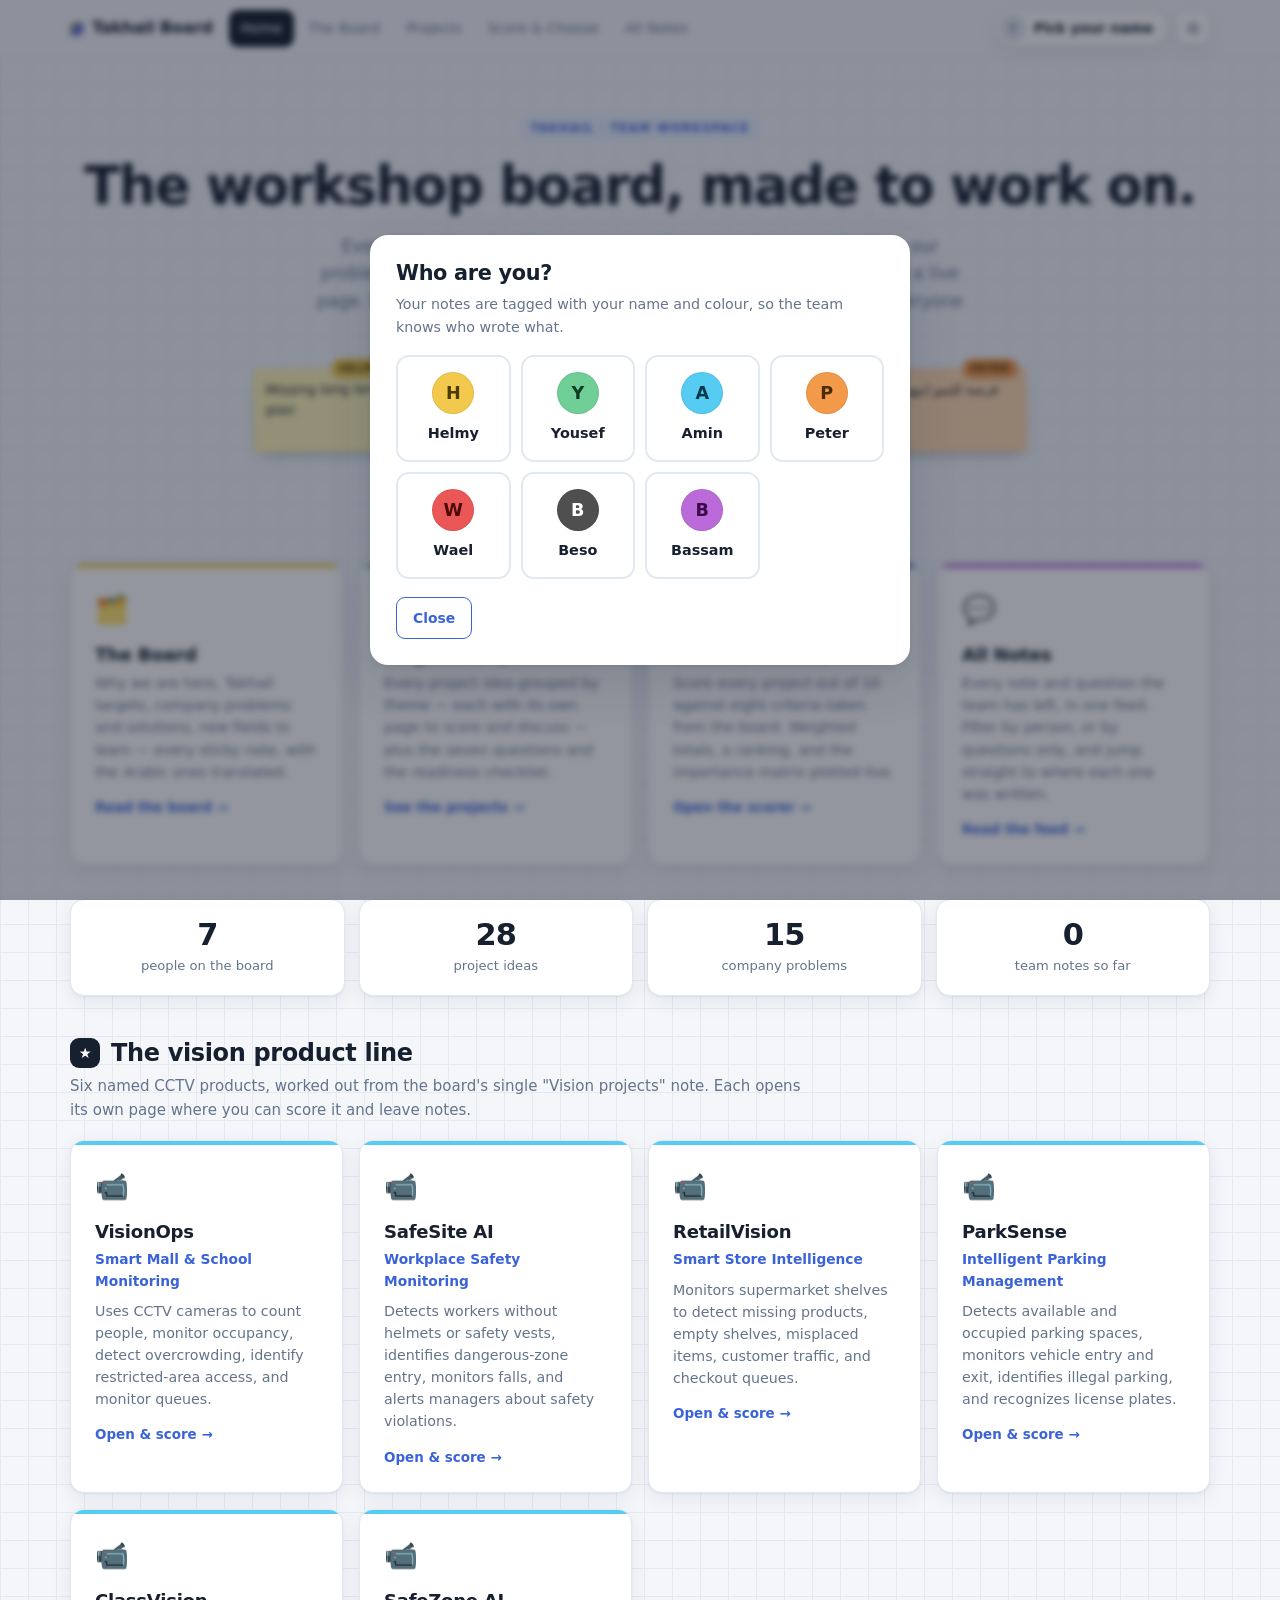
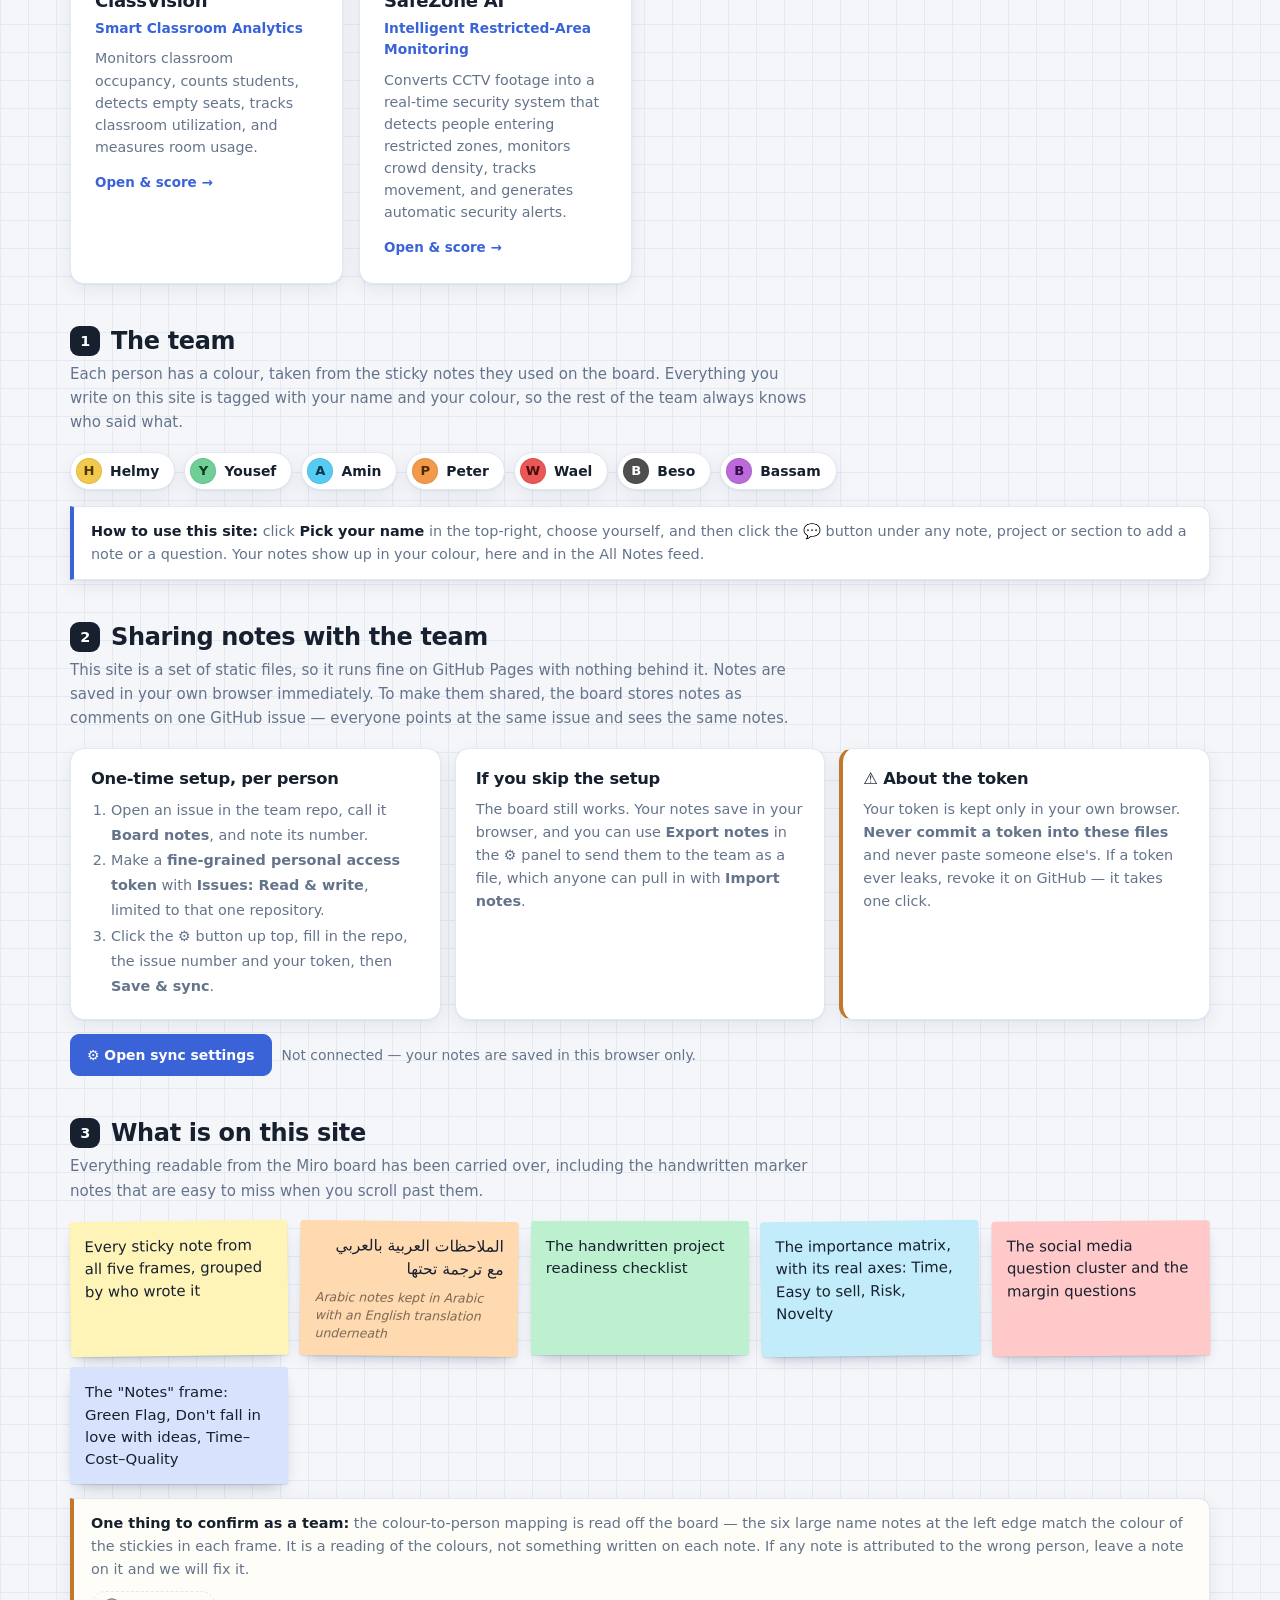
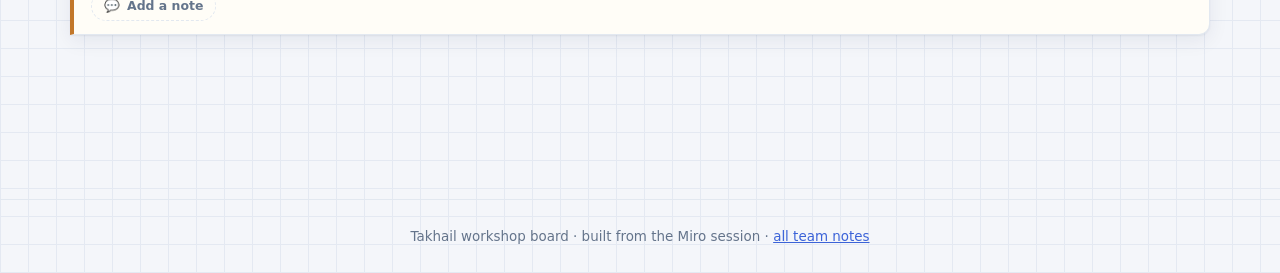
==== index.html @ d5c29cd2 "Build the Takhail workshop board as a team site Replaces the single-file page with a five-page stati" ====
<!doctype html>
<html lang="en">
<head>
<meta charset="utf-8">
<meta name="viewport" content="width=device-width, initial-scale=1">
<title>Takhail Board — Team Workspace</title>
<meta name="description" content="The Takhail workshop board: targets, problems, projects and a scoring tool the whole team can write notes on.">
<link rel="icon" href="data:image/svg+xml,<svg xmlns='http://www.w3.org/2000/svg' viewBox='0 0 32 32'><rect width='32' height='32' rx='7' fill='%233b63d8'/><rect x='7' y='7' width='8' height='8' rx='1.5' fill='%23ffd84d'/><rect x='17' y='7' width='8' height='8' rx='1.5' fill='%236FCF97'/><rect x='7' y='17' width='8' height='8' rx='1.5' fill='%23ff9f6b'/><rect x='17' y='17' width='8' height='8' rx='1.5' fill='%23fff'/></svg>">
<link rel="stylesheet" href="assets/style.css">
</head>
<body>

<div class="hero">
  <span class="eyebrow">Takhail · Team Workspace</span>
  <h1>The workshop board, made to work on.</h1>
  <p>Everything from the Miro session — why we are here, our targets, our problems, every project idea and the handwritten notes — rebuilt as a live page. Pick your name, then leave notes and questions anywhere. Everyone sees who wrote what.</p>

  <div class="hero-notes">
    <div class="note y">Missing long term plan<span class="owner" style="background:#F2C94C;color:#4a3b00">Helmy</span></div>
    <div class="note g">Lack of clients and actual live work<span class="owner" style="background:#6FCF97;color:#0d3b22">Yousef</span></div>
    <div class="note c">Make our own AI model<span class="owner" style="background:#56CCF2;color:#06384a">Amin</span></div>
    <div class="note r">Unicorn<span class="owner" style="background:#EB5757;color:#fff">Wael</span></div>
    <div class="note o ar" dir="rtl">فرصة للنمو (مهنياً)<span class="owner" style="background:#F2994A;color:#4a2a00" dir="ltr">Peter</span></div>
  </div>

  <div class="row" style="justify-content:center">
    <button class="btn dark" id="startBtn" type="button">Pick your name to start</button>
    <a class="btn ghost" href="board.html">Open the board</a>
  </div>
</div>

<div class="wrap">

  <div class="tiles">
    <a class="tile" href="board.html" style="--tc:#F2C94C">
      <span class="ico">🗂️</span>
      <h3>The Board</h3>
      <p>Why we are here, Takhail targets, company problems and solutions, new fields to learn — every sticky note, with the Arabic ones translated.</p>
      <div class="go">Read the board →</div>
    </a>
    <a class="tile" href="projects.html" style="--tc:#6FCF97">
      <span class="ico">💡</span>
      <h3>Projects &amp; Questions</h3>
      <p>Every project idea grouped by theme — each with its own page to score and discuss — plus the seven questions and the readiness checklist.</p>
      <div class="go">See the projects →</div>
    </a>
    <a class="tile" href="scoring.html" style="--tc:#3b63d8">
      <span class="ico">📊</span>
      <h3>Score &amp; Choose</h3>
      <p>Score every project out of 10 against eight criteria taken from the board. Weighted totals, a ranking, and the importance matrix plotted live.</p>
      <div class="go">Open the scorer →</div>
    </a>
    <a class="tile" href="notes.html" style="--tc:#BB6BD9">
      <span class="ico">💬</span>
      <h3>All Notes</h3>
      <p>Every note and question the team has left, in one feed. Filter by person, or by questions only, and jump straight to where each one was written.</p>
      <div class="go">Read the feed →</div>
    </a>
  </div>

  <div class="stats" id="stats">
    <div class="stat"><b>7</b><span>people on the board</span></div>
    <div class="stat"><b id="pCount">0</b><span>project ideas</span></div>
    <div class="stat"><b>15</b><span>company problems</span></div>
    <div class="stat"><b id="nCount">0</b><span>team notes so far</span></div>
  </div>

  <section class="blk" id="vision-line">
    <h2><span class="num">★</span> The vision product line</h2>
    <p class="sub">Six named CCTV products, worked out from the board's single "Vision projects" note. Each opens its own page where you can score it and leave notes.</p>
    <div class="tiles" id="visionTiles"></div>
  </section>

  <section class="blk" id="team">
    <h2><span class="num">1</span> The team</h2>
    <p class="sub">Each person has a colour, taken from the sticky notes they used on the board. Everything you write on this site is tagged with your name and your colour, so the rest of the team always knows who said what.</p>
    <div class="legend" id="legend"></div>
    <div class="callout" style="margin-top:16px">
      <b>How to use this site:</b> click <b>Pick your name</b> in the top-right, choose yourself, and then click the <b>💬</b> button under any note, project or section to add a note or a question. Your notes show up in your colour, here and in the All Notes feed.
    </div>
  </section>

  <section class="blk" id="sync">
    <h2><span class="num">2</span> Sharing notes with the team</h2>
    <p class="sub">This site is a set of static files, so it runs fine on GitHub Pages with nothing behind it. Notes are saved in your own browser immediately. To make them shared, the board stores notes as comments on one GitHub issue — everyone points at the same issue and sees the same notes.</p>
    <div class="cards">
      <div class="card">
        <h3 style="margin:0 0 8px;font-size:1.02rem">One-time setup, per person</h3>
        <ol style="margin:0;padding-left:20px;font-size:.9rem;color:var(--mute);line-height:1.75">
          <li>Open an issue in the team repo, call it <b>Board notes</b>, and note its number.</li>
          <li>Make a <b>fine-grained personal access token</b> with <b>Issues: Read &amp; write</b>, limited to that one repository.</li>
          <li>Click the <b>⚙</b> button up top, fill in the repo, the issue number and your token, then <b>Save &amp; sync</b>.</li>
        </ol>
      </div>
      <div class="card">
        <h3 style="margin:0 0 8px;font-size:1.02rem">If you skip the setup</h3>
        <p style="margin:0;font-size:.9rem;color:var(--mute)">The board still works. Your notes save in your browser, and you can use <b>Export notes</b> in the ⚙ panel to send them to the team as a file, which anyone can pull in with <b>Import notes</b>.</p>
      </div>
      <div class="card" style="border-left:4px solid var(--warn)">
        <h3 style="margin:0 0 8px;font-size:1.02rem">⚠ About the token</h3>
        <p style="margin:0;font-size:.9rem;color:var(--mute)">Your token is kept only in your own browser. <b>Never commit a token into these files</b> and never paste someone else's. If a token ever leaks, revoke it on GitHub — it takes one click.</p>
      </div>
    </div>
    <div class="row">
      <button class="btn" id="syncBtn" type="button">⚙ Open sync settings</button>
      <span id="syncState" style="font-size:.87rem;color:var(--mute)"></span>
    </div>
  </section>

  <section class="blk" id="source">
    <h2><span class="num">3</span> What is on this site</h2>
    <p class="sub">Everything readable from the Miro board has been carried over, including the handwritten marker notes that are easy to miss when you scroll past them.</p>
    <div class="grid">
      <div class="note y">Every sticky note from all five frames, grouped by who wrote it</div>
      <div class="note o ar" dir="rtl">الملاحظات العربية بالعربي مع ترجمة تحتها<small dir="ltr">Arabic notes kept in Arabic with an English translation underneath</small></div>
      <div class="note g">The handwritten project readiness checklist</div>
      <div class="note c">The importance matrix, with its real axes: Time, Easy to sell, Risk, Novelty</div>
      <div class="note r">The social media question cluster and the margin questions</div>
      <div class="note b">The "Notes" frame: Green Flag, Don't fall in love with ideas, Time–Cost–Quality</div>
    </div>
    <div class="callout warn-c">
      <b>One thing to confirm as a team:</b> the colour-to-person mapping is read off the board — the six large name notes at the left edge match the colour of the stickies in each frame. It is a reading of the colours, not something written on each note. If any note is attributed to the wrong person, leave a note on it and we will fix it.
      <div data-notes="home-attribution"></div>
    </div>
  </section>

</div>

<footer class="site-foot">
  Takhail workshop board · built from the Miro session · <a href="notes.html">all team notes</a>
</footer>

<script src="assets/config.js"></script>
<script src="assets/team.js"></script>
<script src="assets/projects.js"></script>
<script>
document.getElementById("pCount").textContent = PROJECTS.length;
document.getElementById("visionTiles").innerHTML =
  projectsIn("Vision & CCTV").filter(p => p.tagline).map(p => `
    <a class="tile" href="${projectHref(p.id)}" style="--tc:#56CCF2">
      <span class="ico">📹</span>
      <h3>${esc(p.name)}</h3>
      <p style="color:var(--accent);font-weight:600;font-size:.86rem;margin:0 0 8px">${esc(p.tagline)}</p>
      <p>${esc(p.desc)}</p>
      <div class="go">Open &amp; score →</div>
    </a>`).join("");

document.getElementById("legend").innerHTML = TEAM.map(p =>
  `<span class="chip"><span class="avatar" style="background:${p.color};color:${p.ink}">${p.name[0]}</span>${p.name}</span>`).join("");

document.getElementById("startBtn").onclick = openWhoModal;
document.getElementById("syncBtn").onclick = openSettings;

function paintState() {
  document.getElementById("nCount").textContent = NotesStore.cache.length;
  const s = document.getElementById("syncState");
  s.textContent = NotesStore.mode === "github"
    ? "✓ Connected to GitHub — notes are shared with the team."
    : "Not connected — your notes are saved in this browser only.";
  s.style.color = NotesStore.mode === "github" ? "var(--ok)" : "var(--mute)";
}
addEventListener("tk:notes", paintState);
bootPage("index.html").then(paintState);
</script>
</body>
</html>
---- assets/style.css ----
/* Takhail Board — shared light theme, Miro-flavoured */

:root{
  --bg:#f4f6fa;
  --bg-grid:#e4e9f2;
  --card:#ffffff;
  --ink:#16202e;
  --mute:#64748b;
  --line:#e2e8f0;
  --line-soft:#eef2f7;
  --accent:#3b63d8;
  --accent-soft:#eaf0ff;
  --ok:#17a673;
  --warn:#c2772a;
  --shadow:0 1px 2px rgba(16,32,64,.06), 0 6px 20px rgba(16,32,64,.07);
  --shadow-lg:0 2px 6px rgba(16,32,64,.08), 0 18px 48px rgba(16,32,64,.14);
  --r:14px;
  /* sticky palette, matching the real board */
  --s-yellow:#fff4b8; --s-green:#bdf0cf; --s-cyan:#c2ecfa; --s-orange:#ffd9b0;
  --s-red:#ffc9c9; --s-pink:#fbd5e8; --s-blue:#d7e3fd; --s-white:#ffffff;
}

*{box-sizing:border-box}
html{scroll-behavior:smooth;scroll-padding-top:86px}
body{
  margin:0;
  background:
    linear-gradient(var(--bg-grid) 1px, transparent 1px) 0 0/28px 28px,
    linear-gradient(90deg, var(--bg-grid) 1px, transparent 1px) 0 0/28px 28px,
    var(--bg);
  color:var(--ink);
  font:16px/1.6 ui-sans-serif,system-ui,-apple-system,"Segoe UI",Roboto,"Helvetica Neue",Arial,sans-serif;
  -webkit-font-smoothing:antialiased;
}
a{color:var(--accent)}
h1,h2,h3{line-height:1.25;letter-spacing:-.015em}

/* ---------- Header ---------- */
.site-head{position:sticky;top:0;z-index:40;background:rgba(244,246,250,.86);backdrop-filter:blur(12px);border-bottom:1px solid var(--line)}
.head-in{max-width:1180px;margin:0 auto;padding:10px 20px;display:flex;align-items:center;gap:16px}
.brand{display:flex;align-items:center;gap:9px;font-weight:700;text-decoration:none;color:var(--ink);font-size:1.02rem;letter-spacing:-.02em;white-space:nowrap}
.brand-dot{width:13px;height:13px;border-radius:4px;background:linear-gradient(135deg,#ffd84d,#3b63d8 60%,#ff7ab8);box-shadow:0 1px 4px rgba(0,0,0,.2)}
.head-nav{display:flex;gap:2px;flex-wrap:wrap;flex:1;min-width:0}
.head-nav a{color:var(--mute);text-decoration:none;font-size:.88rem;font-weight:500;padding:7px 12px;border-radius:9px;white-space:nowrap}
.head-nav a:hover{background:var(--accent-soft);color:var(--accent)}
.head-nav a.on{background:var(--ink);color:#fff}
.head-right{display:flex;align-items:center;gap:8px;margin-left:auto}
.who-chip{display:flex;align-items:center;gap:8px;background:var(--card);border:1px solid var(--line);border-radius:999px;padding:4px 14px 4px 4px;font:inherit;font-size:.86rem;font-weight:600;color:var(--ink);cursor:pointer;box-shadow:var(--shadow)}
.who-chip:hover{border-color:var(--accent)}
.icon-btn{width:34px;height:34px;border-radius:9px;border:1px solid var(--line);background:var(--card);cursor:pointer;font-size:1rem;color:var(--mute);box-shadow:var(--shadow)}
.icon-btn:hover{border-color:var(--accent);color:var(--accent)}
.avatar{width:26px;height:26px;border-radius:50%;display:grid;place-items:center;font-weight:800;font-size:.82rem;flex:none;box-shadow:inset 0 0 0 1px rgba(0,0,0,.08)}
.avatar.sm{width:21px;height:21px;font-size:.7rem}
.avatar.lg{width:42px;height:42px;font-size:1.1rem}
.avatar.ghost{background:var(--line);color:var(--mute)}

/* ---------- Layout ---------- */
.wrap{max-width:1180px;margin:0 auto;padding:0 20px 90px}
.page-head{max-width:1180px;margin:0 auto;padding:40px 20px 6px}
.page-head h1{margin:0 0 8px;font-size:2.1rem}
.page-head p{margin:0;color:var(--mute);max-width:70ch}
.eyebrow{display:inline-block;font-size:.72rem;font-weight:800;letter-spacing:.11em;text-transform:uppercase;color:var(--accent);background:var(--accent-soft);padding:4px 11px;border-radius:999px;margin-bottom:12px}
section.blk{margin-top:42px;scroll-margin-top:86px}
section.blk>h2{font-size:1.5rem;margin:0 0 6px;display:flex;align-items:center;gap:11px;flex-wrap:wrap}
.num{width:30px;height:30px;border-radius:9px;background:var(--ink);color:#fff;display:grid;place-items:center;font-size:.9rem;font-weight:700;flex:none}
.sub{color:var(--mute);margin:0 0 18px;font-size:.94rem;max-width:78ch}
h3.mini{font-size:.76rem;font-weight:800;letter-spacing:.1em;text-transform:uppercase;color:var(--mute);margin:26px 0 10px}

.card{background:var(--card);border:1px solid var(--line);border-radius:var(--r);padding:20px;box-shadow:var(--shadow)}
.cards{display:grid;grid-template-columns:repeat(auto-fit,minmax(265px,1fr));gap:14px}

/* ---------- Sticky notes ---------- */
.grid{display:grid;grid-template-columns:repeat(auto-fill,minmax(215px,1fr));gap:12px}
.note{
  position:relative;padding:14px 15px 13px;border-radius:3px;font-size:.93rem;line-height:1.5;
  background:var(--s-white);
  box-shadow:0 1px 1px rgba(16,32,64,.10), 0 7px 16px -8px rgba(16,32,64,.4);
  transform:rotate(var(--rot,0deg));transition:transform .16s ease, box-shadow .16s ease;
}
.note:hover{transform:rotate(0deg) translateY(-2px);box-shadow:0 2px 3px rgba(16,32,64,.12), 0 14px 26px -10px rgba(16,32,64,.45);z-index:2}
.note:nth-child(3n+1){--rot:-.7deg}
.note:nth-child(3n+2){--rot:.55deg}
.note:nth-child(5n){--rot:-.35deg}
.note small{display:block;color:rgba(0,0,0,.52);margin-top:7px;font-size:.78rem;line-height:1.45;font-style:italic}
.note b{font-weight:700}
.y{background:var(--s-yellow)}.g{background:var(--s-green)}.c{background:var(--s-cyan)}
.o{background:var(--s-orange)}.r{background:var(--s-red)}.p{background:var(--s-pink)}
.b{background:var(--s-blue)}.w{background:var(--s-white);border:1px solid var(--line-soft)}
.k{background:#4a4a4a;color:#fff}.k small{color:rgba(255,255,255,.65)}
.ar{direction:rtl;text-align:right;font-size:.97rem}
.ar small{direction:ltr;text-align:left}

/* owner tab on a note */
.note .owner{position:absolute;top:-9px;right:9px;font-size:.64rem;font-weight:800;letter-spacing:.05em;text-transform:uppercase;padding:2px 8px;border-radius:999px;box-shadow:0 1px 3px rgba(0,0,0,.18)}

/* ---------- Legend ---------- */
.legend{display:flex;gap:9px;flex-wrap:wrap;margin:0 0 6px}
.legend .chip{display:flex;align-items:center;gap:8px;background:var(--card);border:1px solid var(--line);border-radius:999px;padding:5px 15px 5px 5px;font-size:.87rem;font-weight:600;box-shadow:var(--shadow)}

/* ---------- Handwriting blocks (board marker notes) ---------- */
.hand{
  background:#fffdf3;border:1px dashed #d8cfa8;border-radius:12px;padding:16px 18px;
  font-family:"Segoe Script","Bradley Hand","Comic Sans MS",cursive;font-size:1rem;line-height:1.65;
}
.hand.red{background:#fff6f6;border-color:#e8bcbc;color:#9b2c2c}
.hand.green{background:#f3fdf7;border-color:#b9e2cb;color:#14704f}
.hand.yellow{background:#fffced;border-color:#e3d79a;color:#8a6d00}
.hand.purple{background:#faf6ff;border-color:#d8c8ee;color:#5b3a8e}
.hand.black{background:#f7f8fa;border-color:#cfd6e0;color:#2a3342}
.hand ul,.hand ol{margin:8px 0 0;padding-left:22px}
.hand li{margin:5px 0}
.hand .big{font-size:1.25rem;font-weight:700;display:block;margin-top:8px}

/* ---------- Flow / arrows ---------- */
.flow{display:flex;gap:10px;align-items:center;flex-wrap:wrap;margin:10px 0}
.flow .note{flex:1 1 170px;margin:0}
.arrow{color:var(--mute);font-size:1.3rem;flex:none}

/* ---------- Tables ---------- */
table{border-collapse:collapse;width:100%;font-size:.91rem}
th,td{border-bottom:1px solid var(--line);padding:10px 8px;text-align:left;vertical-align:middle}
th{font-weight:700;color:var(--mute);font-size:.74rem;text-transform:uppercase;letter-spacing:.07em;white-space:nowrap}
td.ctr{text-align:center;font-variant-numeric:tabular-nums}
tbody tr:hover{background:#fafbfd}
.scorecell{font-weight:800;color:var(--accent);font-variant-numeric:tabular-nums;font-size:1rem}

/* numeric stepper */
.stepper{display:inline-flex;align-items:center;gap:2px;background:var(--bg);border:1px solid var(--line);border-radius:9px;padding:2px}
.stepper button{width:24px;height:24px;border:0;background:transparent;color:var(--mute);font-size:1rem;line-height:1;cursor:pointer;border-radius:6px;font-weight:700}
.stepper button:hover{background:var(--card);color:var(--accent)}
.stepper input{width:38px;border:0;background:transparent;text-align:center;font:inherit;font-weight:700;font-variant-numeric:tabular-nums;color:var(--ink);padding:2px 0;-moz-appearance:textfield}
.stepper input::-webkit-outer-spin-button,.stepper input::-webkit-inner-spin-button{-webkit-appearance:none;margin:0}

/* ---------- Buttons & fields ---------- */
.btn{background:var(--accent);color:#fff;border:1px solid var(--accent);border-radius:9px;padding:9px 16px;cursor:pointer;font:inherit;font-size:.87rem;font-weight:600}
.btn:hover{filter:brightness(1.07)}
.btn:disabled{opacity:.45;cursor:not-allowed}
.btn.ghost{background:var(--card);color:var(--accent)}
.btn.ghost:hover{background:var(--accent-soft)}
.btn.sm{padding:6px 12px;font-size:.82rem}
.btn.dark{background:var(--ink);border-color:var(--ink)}
input[type=text],input[type=password],textarea,select{
  padding:9px 12px;border:1px solid var(--line);border-radius:9px;background:var(--card);
  color:var(--ink);font:inherit;font-size:.9rem;width:100%
}
input:focus,textarea:focus,select:focus{outline:2px solid var(--accent-soft);border-color:var(--accent)}
.row{display:flex;gap:10px;flex-wrap:wrap;align-items:center;margin:14px 0}
.row input[type=text]{flex:1 1 240px;width:auto}

/* ---------- Note threads ---------- */
.note-thread{margin-top:10px}
.thread-toggle{display:inline-flex;align-items:center;gap:7px;background:transparent;border:1px dashed var(--line);border-radius:999px;padding:4px 12px;font:inherit;font-size:.78rem;font-weight:600;color:var(--mute);cursor:pointer}
.thread-toggle:hover,.thread-toggle.open{border-style:solid;border-color:var(--accent);color:var(--accent);background:var(--accent-soft)}
.who-dots{display:inline-flex;gap:3px;margin-left:2px}
.who-dots i{width:8px;height:8px;border-radius:50%;box-shadow:inset 0 0 0 1px rgba(0,0,0,.12)}
.thread-body{margin-top:10px;background:var(--card);border:1px solid var(--line);border-radius:12px;padding:12px;box-shadow:var(--shadow)}
.thread-list{display:flex;flex-direction:column;gap:9px;max-height:340px;overflow:auto}
.thread-empty{margin:0;color:var(--mute);font-size:.85rem;font-style:italic}
.tnote{border-left:4px solid var(--pc,#ccc);background:color-mix(in srgb,var(--pc) 9%,#fff);border-radius:0 9px 9px 0;padding:8px 11px}
.tnote.q{background:color-mix(in srgb,var(--pc) 14%,#fff);border-left-style:double;border-left-width:6px}
.tnote-head{display:flex;align-items:center;gap:7px;font-size:.78rem;color:var(--mute);margin-bottom:3px;flex-wrap:wrap}
.tnote-head strong{color:var(--ink);font-size:.84rem}
.tnote-time{margin-left:auto;font-size:.72rem;white-space:nowrap}
.tnote-del{border:0;background:transparent;color:var(--mute);cursor:pointer;font-size:1.05rem;line-height:1;padding:0 3px}
.tnote-del:hover{color:#d33}
.qtag{background:#fff0d4;color:#8a5a00;font-size:.66rem;font-weight:800;text-transform:uppercase;letter-spacing:.06em;padding:1px 7px;border-radius:999px}
.tnote p{margin:0;font-size:.89rem;line-height:1.5;white-space:pre-wrap}
.thread-add{margin-top:10px;border-top:1px solid var(--line-soft);padding-top:10px}
.thread-add textarea{resize:vertical;font-size:.88rem}
.thread-actions{display:flex;gap:7px;align-items:center;margin-top:7px;flex-wrap:wrap}
.as-who{font-size:.78rem;color:var(--mute);margin-left:auto}

/* ---------- Modal ---------- */
.modal-back{position:fixed;inset:0;background:rgba(16,24,40,.45);backdrop-filter:blur(3px);z-index:90;display:grid;place-items:center;padding:20px}
.modal{background:var(--card);border-radius:18px;padding:26px;max-width:540px;width:100%;box-shadow:var(--shadow-lg);max-height:88vh;overflow:auto}
.modal h3{margin:0 0 6px;font-size:1.3rem}
.modal-sub{color:var(--mute);font-size:.89rem;margin:0 0 16px}
.modal-foot{display:flex;gap:8px;flex-wrap:wrap;margin-top:18px}
.who-grid{display:grid;grid-template-columns:repeat(auto-fill,minmax(112px,1fr));gap:10px}
.who-card{display:flex;flex-direction:column;align-items:center;gap:8px;padding:15px 8px;border:2px solid var(--line);border-radius:13px;background:var(--card);cursor:pointer;font:inherit;font-size:.9rem;font-weight:600;color:var(--ink)}
.who-card:hover{border-color:var(--accent);background:var(--accent-soft)}
.who-card.sel{border-color:var(--accent);background:var(--accent-soft);box-shadow:0 0 0 3px var(--accent-soft)}
.fld{display:block;margin:0 0 13px}
.fld span{display:block;font-size:.84rem;font-weight:600;margin-bottom:5px}
.fld em{font-weight:400;font-style:normal;color:var(--mute)}
.warn{background:#fff7e8;border:1px solid #f0dcb4;color:#8a5a00;border-radius:9px;padding:9px 12px;font-size:.82rem;margin:0}

/* ---------- Callouts ---------- */
.callout{background:var(--card);border:1px solid var(--line);border-left:4px solid var(--accent);border-radius:0 11px 11px 0;padding:13px 17px;font-size:.9rem;color:var(--mute);margin:14px 0;box-shadow:var(--shadow)}
.callout b{color:var(--ink)}
.callout.warn-c{border-left-color:var(--warn);background:#fffdf7}

/* ---------- Landing ---------- */
.hero{max-width:1180px;margin:0 auto;padding:56px 20px 10px;text-align:center}
.hero h1{font-size:clamp(2.1rem,5vw,3.3rem);margin:0 0 14px;letter-spacing:-.03em}
.hero p{color:var(--mute);font-size:1.07rem;max-width:62ch;margin:0 auto 26px}
.hero-notes{display:flex;gap:11px;justify-content:center;flex-wrap:wrap;margin-bottom:34px}
.hero-notes .note{width:146px;font-size:.84rem;text-align:left;padding:12px 13px}
.tiles{display:grid;grid-template-columns:repeat(auto-fit,minmax(252px,1fr));gap:16px;margin-top:10px}
.tile{display:block;text-decoration:none;color:inherit;background:var(--card);border:1px solid var(--line);border-radius:var(--r);padding:24px;box-shadow:var(--shadow);transition:transform .15s,box-shadow .15s,border-color .15s;position:relative;overflow:hidden}
.tile:hover{transform:translateY(-3px);box-shadow:var(--shadow-lg);border-color:var(--accent)}
.tile::before{content:"";position:absolute;inset:0 0 auto;height:4px;background:var(--tc,var(--accent))}
.tile .ico{font-size:1.7rem;margin-bottom:12px;display:block}
.tile h3{margin:0 0 6px;font-size:1.13rem}
.tile p{margin:0;color:var(--mute);font-size:.89rem;line-height:1.55}
.tile .go{margin-top:14px;font-size:.84rem;font-weight:700;color:var(--accent)}
.stats{display:grid;grid-template-columns:repeat(auto-fit,minmax(140px,1fr));gap:14px;margin-top:34px}
.stat{background:var(--card);border:1px solid var(--line);border-radius:var(--r);padding:18px;text-align:center;box-shadow:var(--shadow)}
.stat b{display:block;font-size:1.9rem;line-height:1.1;letter-spacing:-.03em}
.stat span{color:var(--mute);font-size:.82rem}

/* ---------- Matrix plot ---------- */
#plot{width:100%;height:auto;background:var(--card);border:1px solid var(--line);border-radius:var(--r);box-shadow:var(--shadow)}

/* ---------- Misc ---------- */
.tag{font-size:.69rem;font-weight:700;padding:2px 9px;border-radius:999px;background:var(--accent-soft);color:var(--accent);margin-left:6px;white-space:nowrap}
.tag.grey{background:var(--line-soft);color:var(--mute)}
.sticky-toc{position:sticky;top:70px;z-index:20;background:rgba(244,246,250,.9);backdrop-filter:blur(8px);border-bottom:1px solid var(--line);margin:0 -20px 4px;padding:9px 20px}
.sticky-toc div{display:flex;gap:6px;flex-wrap:wrap;max-width:1180px;margin:0 auto}
.sticky-toc a{font-size:.8rem;text-decoration:none;color:var(--mute);border:1px solid var(--line);background:var(--card);border-radius:999px;padding:4px 11px;font-weight:500}
.sticky-toc a:hover{border-color:var(--accent);color:var(--accent)}
footer.site-foot{border-top:1px solid var(--line);margin-top:60px;padding:26px 20px;text-align:center;color:var(--mute);font-size:.84rem}

@media(max-width:820px){
  .head-in{flex-wrap:wrap;gap:10px;padding:9px 16px}
  .head-right{margin-left:auto}
  .head-nav{order:3;flex-basis:100%;flex-wrap:nowrap;overflow-x:auto;gap:4px;
    padding-bottom:2px;-webkit-overflow-scrolling:touch;scrollbar-width:none}
  .head-nav::-webkit-scrollbar{display:none}
  .head-nav a{flex:none}
  .page-head h1{font-size:1.7rem}
  .who-chip{font-size:.82rem;padding:3px 11px 3px 3px}
  .who-chip .avatar{width:23px;height:23px}
}
@media print{
  .site-head,.sticky-toc,.thread-toggle,.thread-add,.btn{display:none!important}
  .thread-body{display:block!important}
  body{background:#fff}
}
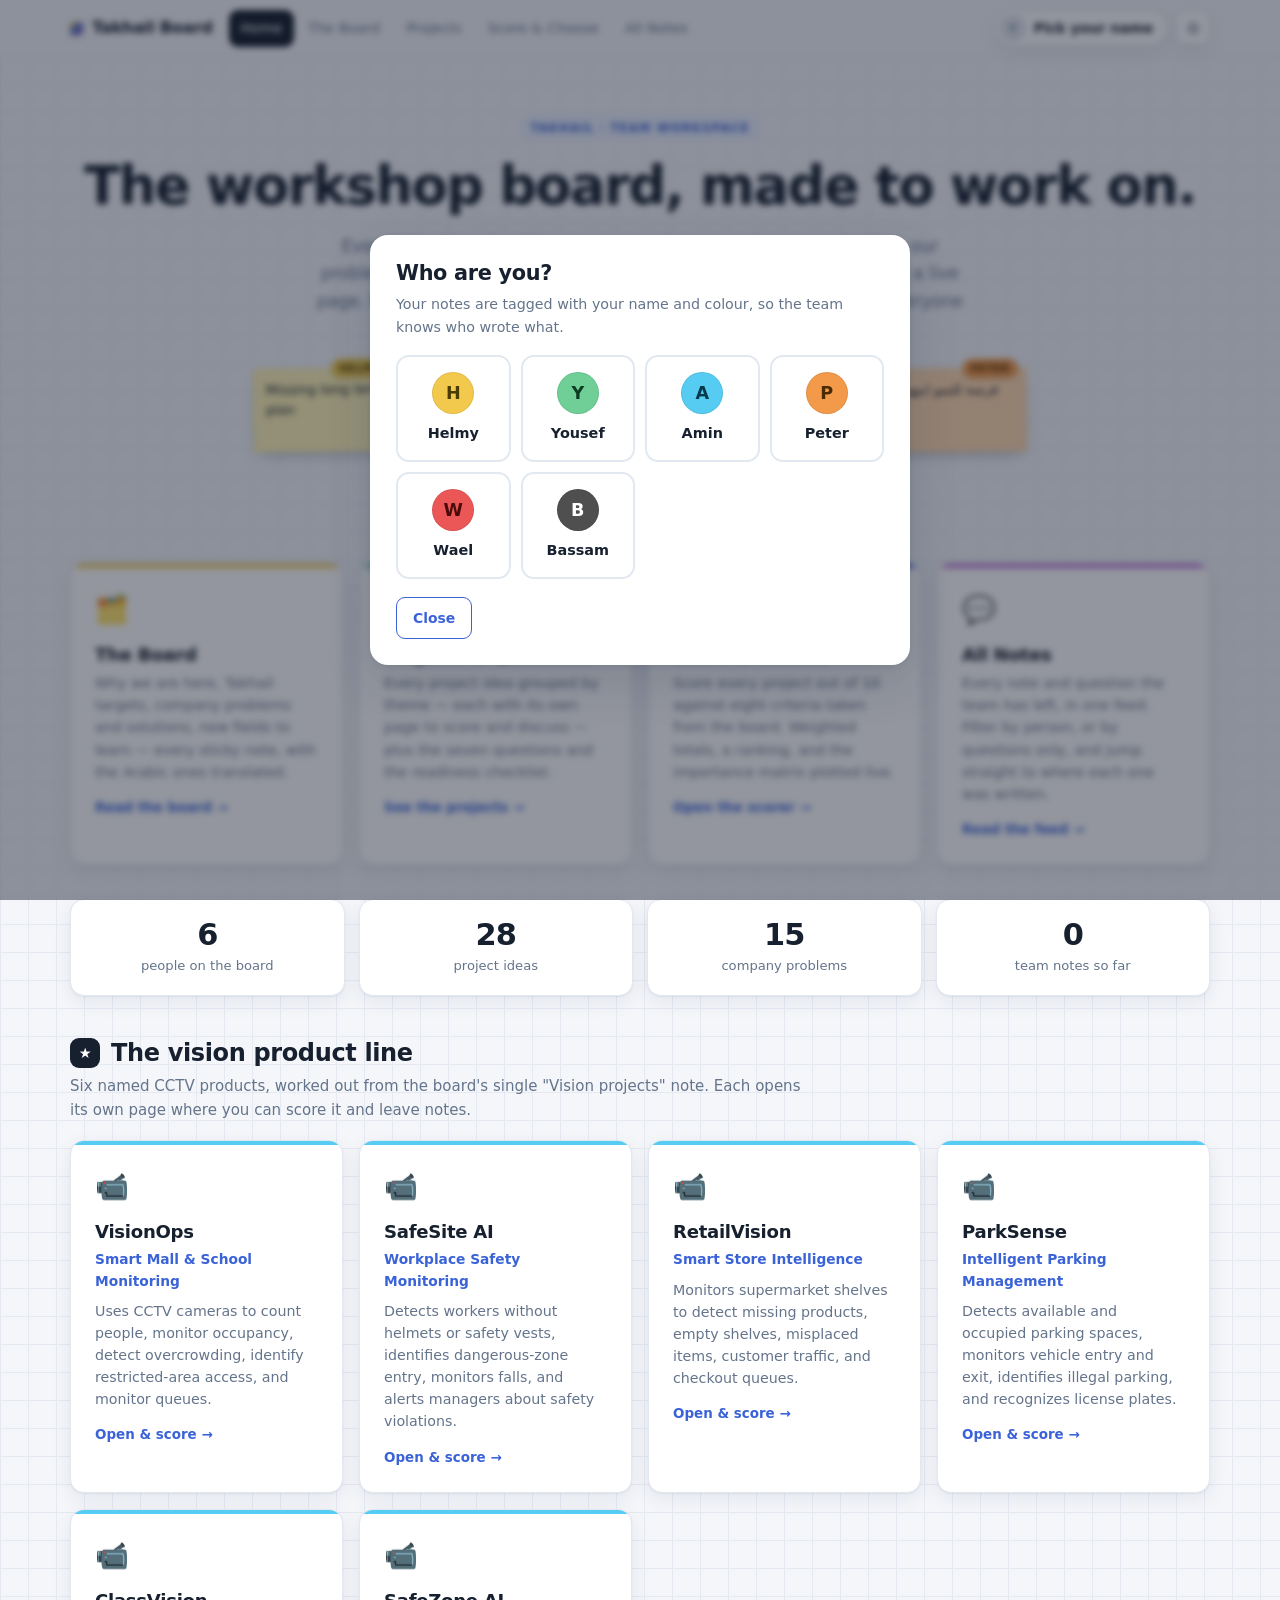
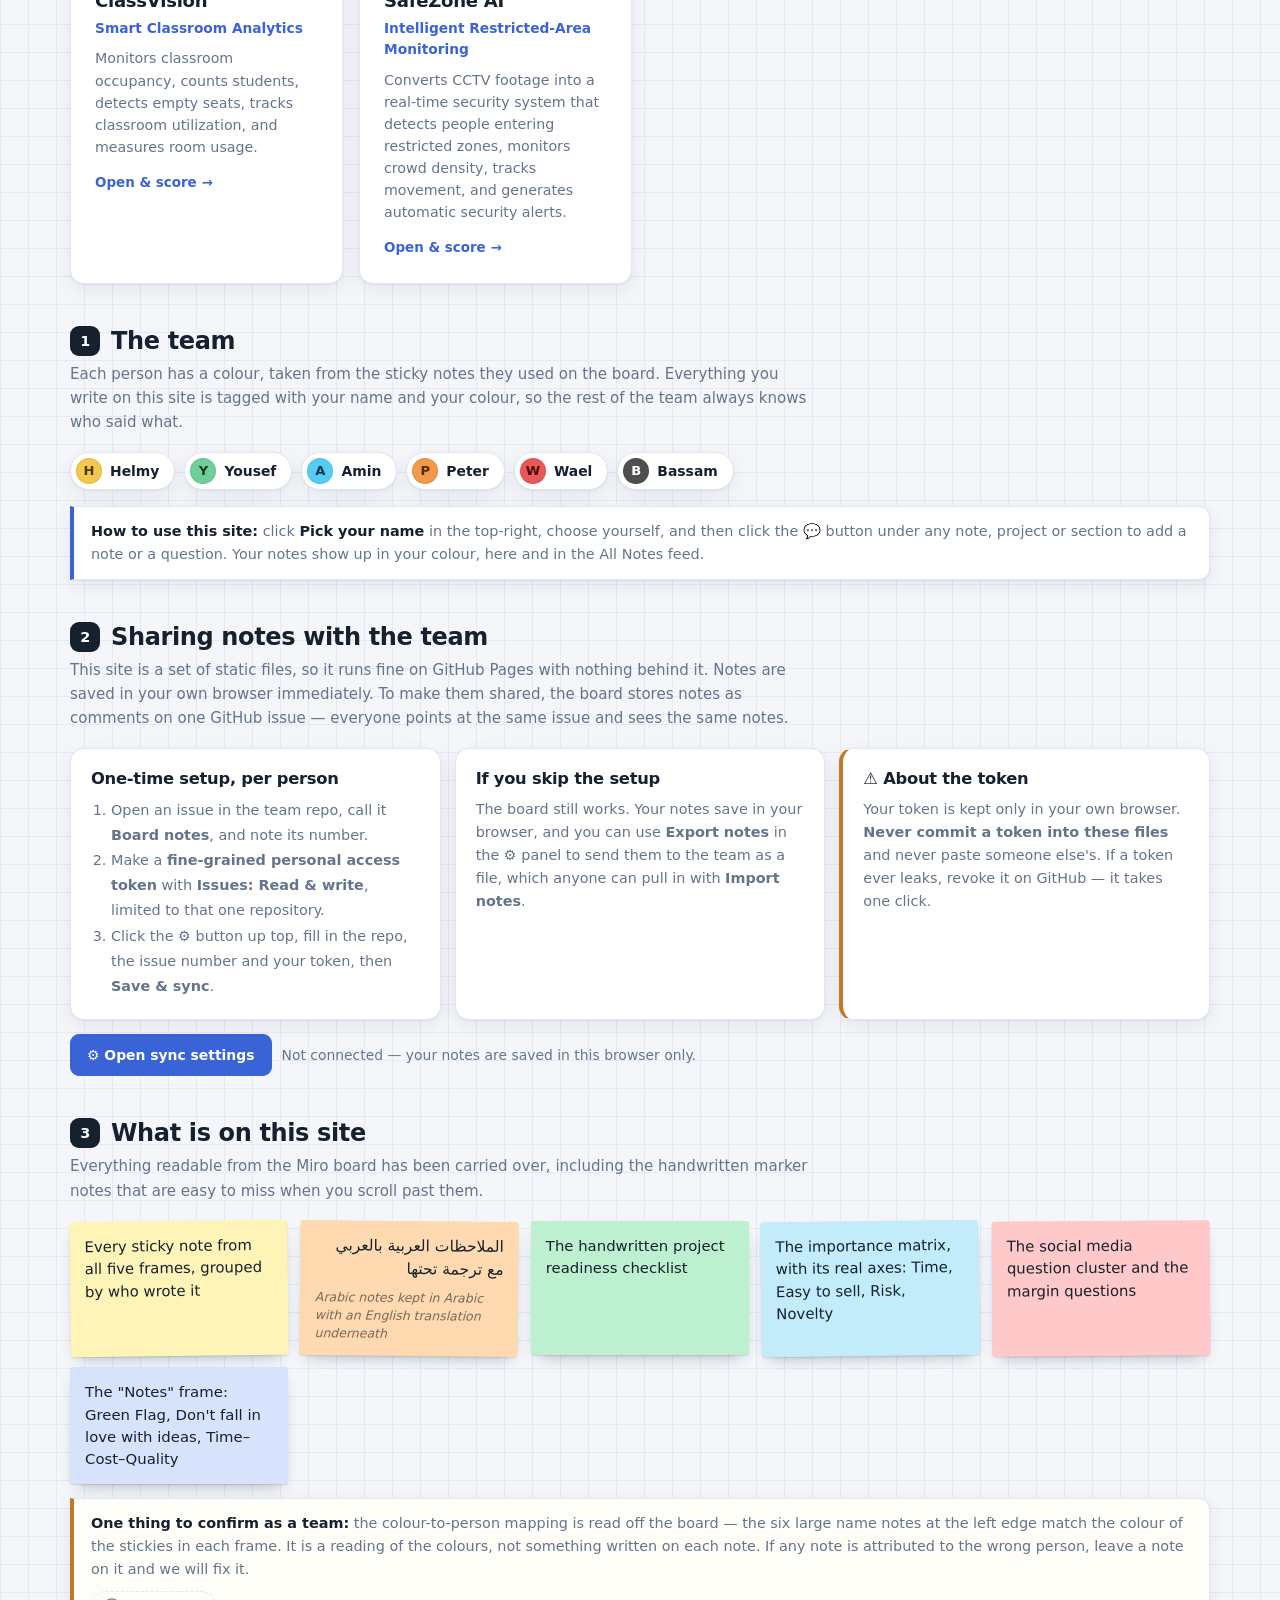
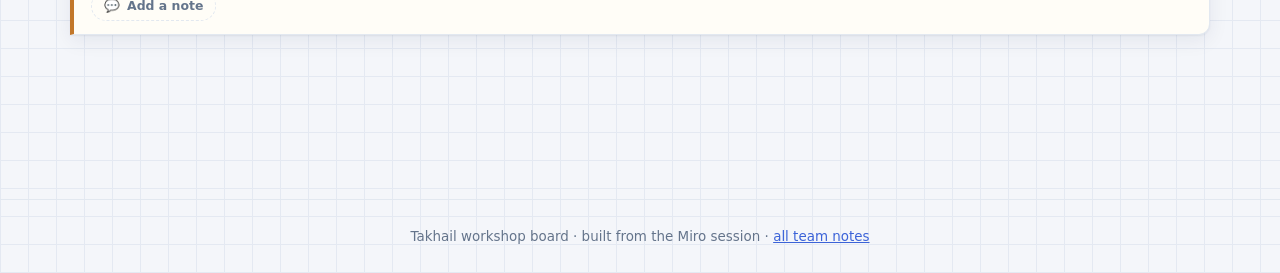
==== commit 5716d53e: "Merge Beso into Bassam — same person Beso and Bassam are one person, so the team is six, and Bassam " ====
--- a/index.html
+++ b/index.html
@@ -59,7 +59,7 @@
   </div>
 
   <div class="stats" id="stats">
-    <div class="stat"><b>7</b><span>people on the board</span></div>
+    <div class="stat"><b id="tCount">0</b><span>people on the board</span></div>
     <div class="stat"><b id="pCount">0</b><span>project ideas</span></div>
     <div class="stat"><b>15</b><span>company problems</span></div>
     <div class="stat"><b id="nCount">0</b><span>team notes so far</span></div>
@@ -134,6 +134,7 @@
 <script src="assets/team.js"></script>
 <script src="assets/projects.js"></script>
 <script>
+document.getElementById("tCount").textContent = TEAM.length;
 document.getElementById("pCount").textContent = PROJECTS.length;
 document.getElementById("visionTiles").innerHTML =
   projectsIn("Vision & CCTV").filter(p => p.tagline).map(p => `
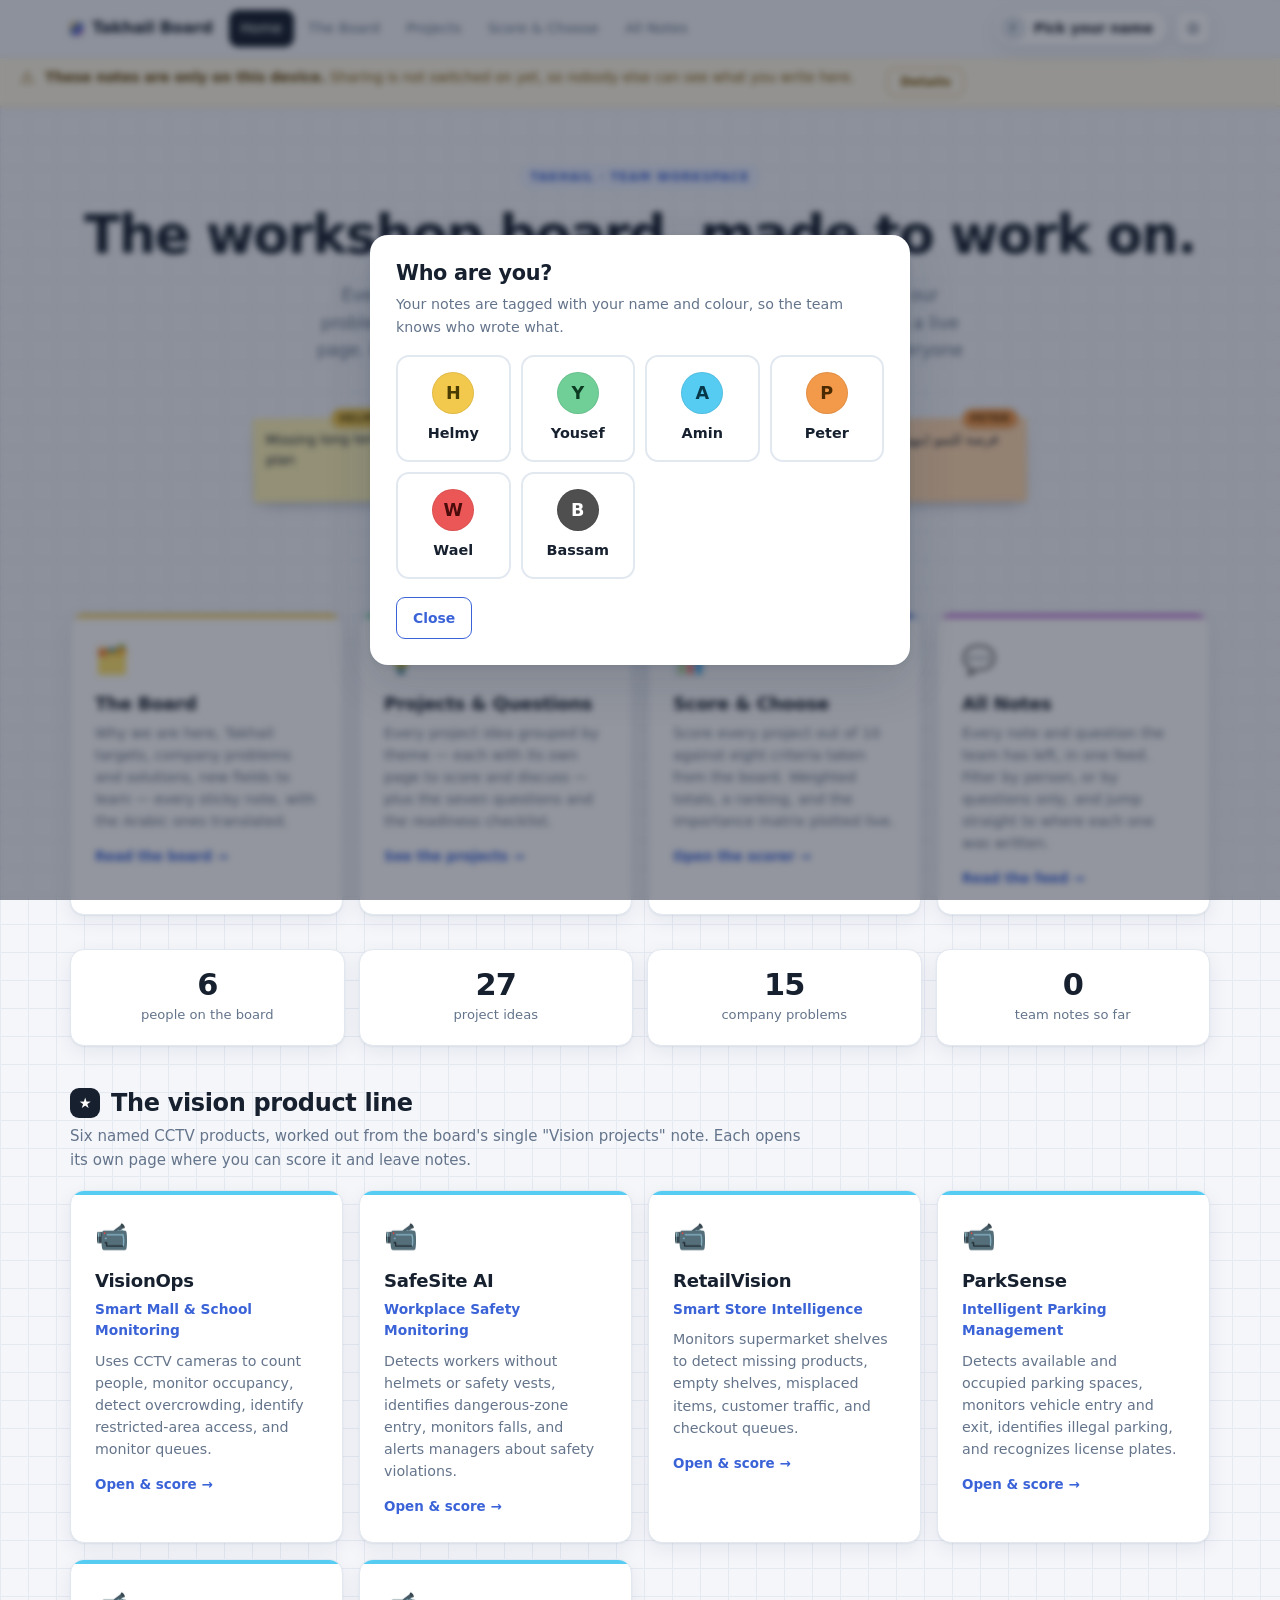
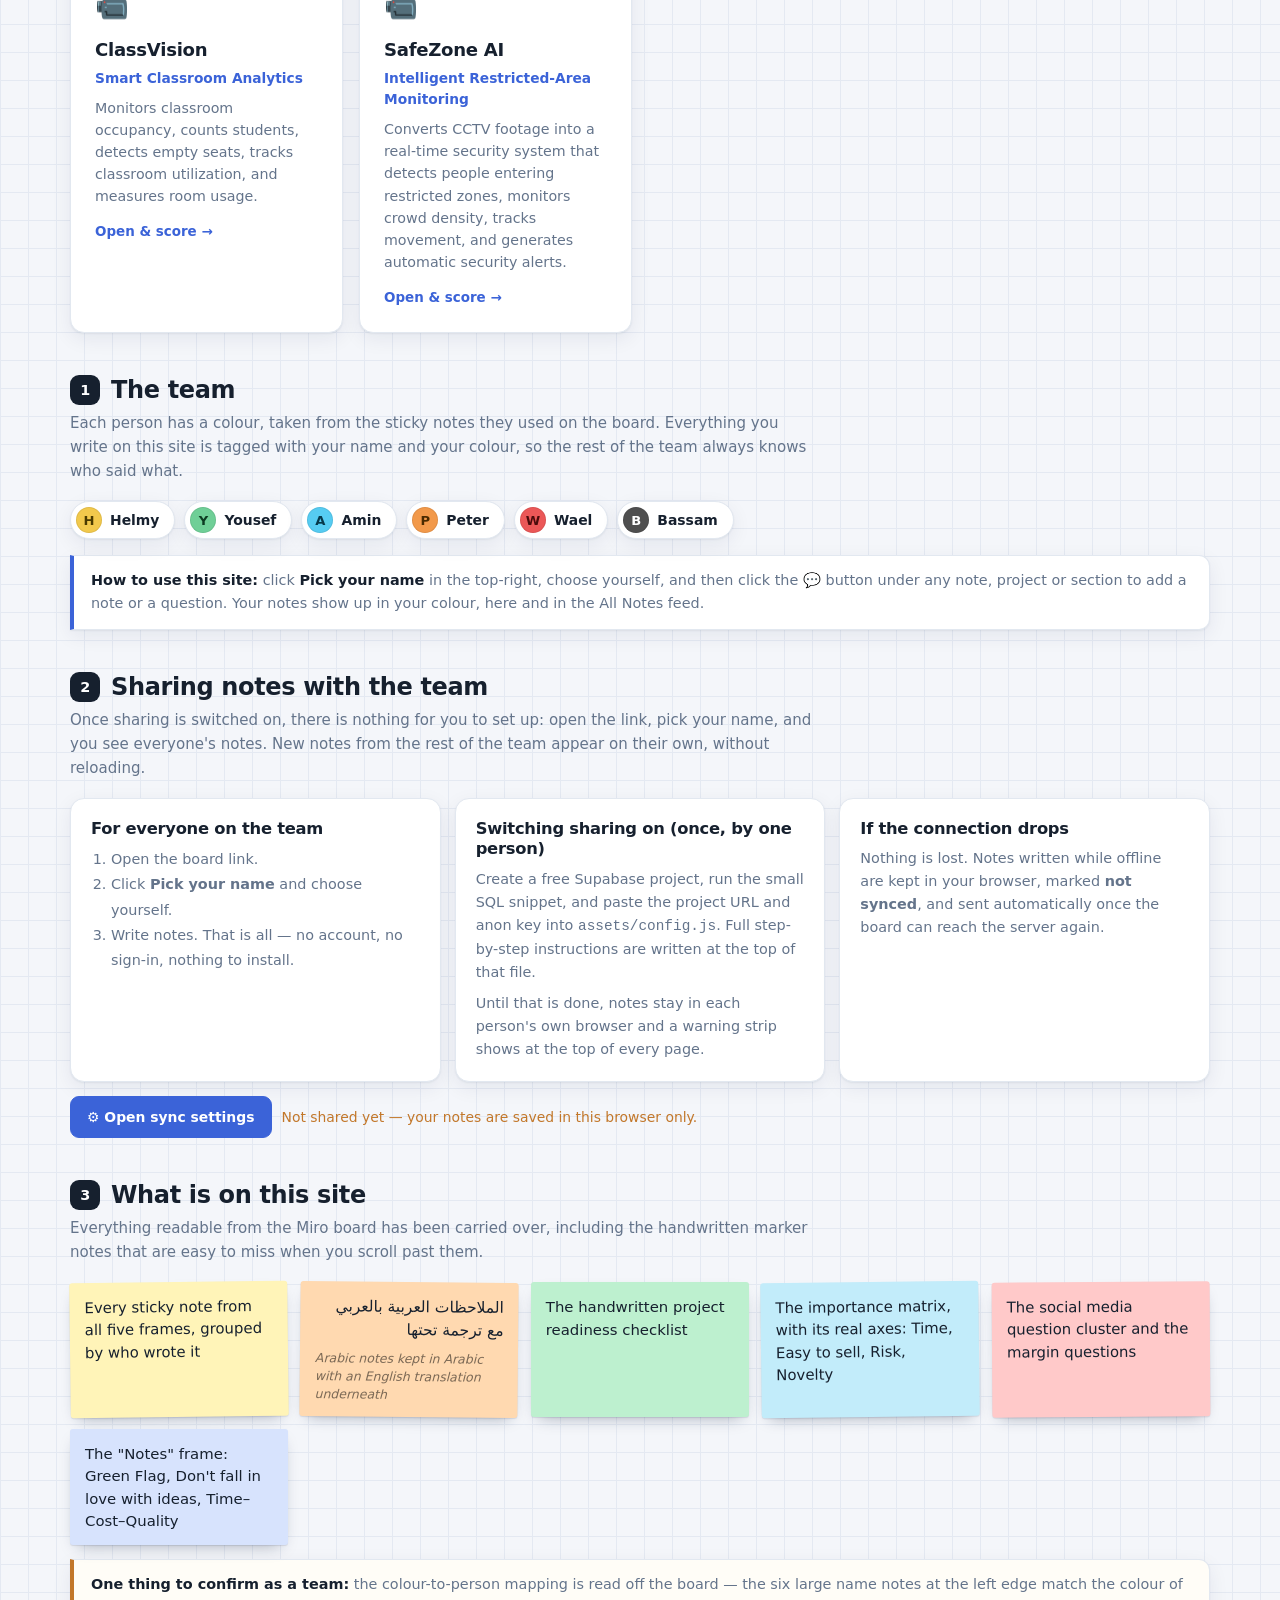
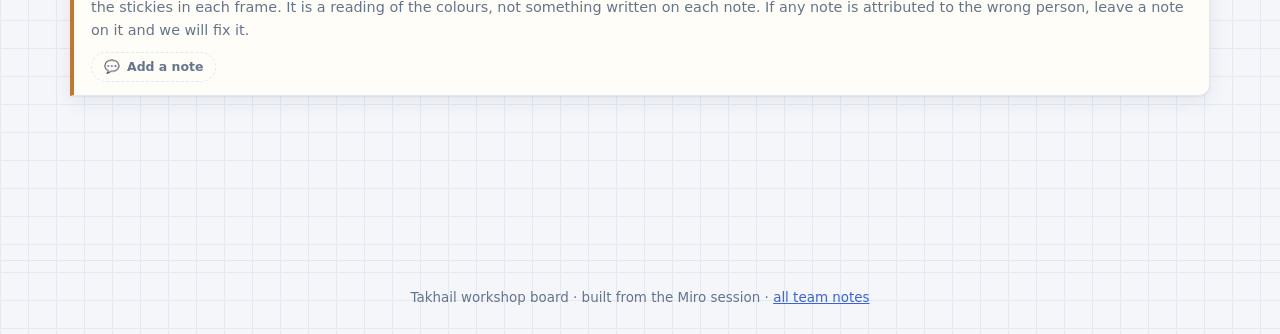
==== commit 9f1457fd: "Make notes actually shared across the team Notes were saving only to each person's own browser, so o" ====
--- a/index.html
+++ b/index.html
@@ -82,23 +82,24 @@
 
   <section class="blk" id="sync">
     <h2><span class="num">2</span> Sharing notes with the team</h2>
-    <p class="sub">This site is a set of static files, so it runs fine on GitHub Pages with nothing behind it. Notes are saved in your own browser immediately. To make them shared, the board stores notes as comments on one GitHub issue — everyone points at the same issue and sees the same notes.</p>
+    <p class="sub">Once sharing is switched on, there is nothing for you to set up: open the link, pick your name, and you see everyone's notes. New notes from the rest of the team appear on their own, without reloading.</p>
     <div class="cards">
       <div class="card">
-        <h3 style="margin:0 0 8px;font-size:1.02rem">One-time setup, per person</h3>
+        <h3 style="margin:0 0 8px;font-size:1.02rem">For everyone on the team</h3>
         <ol style="margin:0;padding-left:20px;font-size:.9rem;color:var(--mute);line-height:1.75">
-          <li>Open an issue in the team repo, call it <b>Board notes</b>, and note its number.</li>
-          <li>Make a <b>fine-grained personal access token</b> with <b>Issues: Read &amp; write</b>, limited to that one repository.</li>
-          <li>Click the <b>⚙</b> button up top, fill in the repo, the issue number and your token, then <b>Save &amp; sync</b>.</li>
+          <li>Open the board link.</li>
+          <li>Click <b>Pick your name</b> and choose yourself.</li>
+          <li>Write notes. That is all — no account, no sign-in, nothing to install.</li>
         </ol>
       </div>
       <div class="card">
-        <h3 style="margin:0 0 8px;font-size:1.02rem">If you skip the setup</h3>
-        <p style="margin:0;font-size:.9rem;color:var(--mute)">The board still works. Your notes save in your browser, and you can use <b>Export notes</b> in the ⚙ panel to send them to the team as a file, which anyone can pull in with <b>Import notes</b>.</p>
+        <h3 style="margin:0 0 8px;font-size:1.02rem">Switching sharing on (once, by one person)</h3>
+        <p style="margin:0 0 8px;font-size:.9rem;color:var(--mute)">Create a free Supabase project, run the small SQL snippet, and paste the project URL and anon key into <code>assets/config.js</code>. Full step-by-step instructions are written at the top of that file.</p>
+        <p style="margin:0;font-size:.9rem;color:var(--mute)">Until that is done, notes stay in each person's own browser and a warning strip shows at the top of every page.</p>
       </div>
-      <div class="card" style="border-left:4px solid var(--warn)">
-        <h3 style="margin:0 0 8px;font-size:1.02rem">⚠ About the token</h3>
-        <p style="margin:0;font-size:.9rem;color:var(--mute)">Your token is kept only in your own browser. <b>Never commit a token into these files</b> and never paste someone else's. If a token ever leaks, revoke it on GitHub — it takes one click.</p>
+      <div class="card">
+        <h3 style="margin:0 0 8px;font-size:1.02rem">If the connection drops</h3>
+        <p style="margin:0;font-size:.9rem;color:var(--mute)">Nothing is lost. Notes written while offline are kept in your browser, marked <b>not synced</b>, and sent automatically once the board can reach the server again.</p>
       </div>
     </div>
     <div class="row">
@@ -155,10 +156,11 @@
 function paintState() {
   document.getElementById("nCount").textContent = NotesStore.cache.length;
   const s = document.getElementById("syncState");
-  s.textContent = NotesStore.mode === "github"
-    ? "✓ Connected to GitHub — notes are shared with the team."
-    : "Not connected — your notes are saved in this browser only.";
-  s.style.color = NotesStore.mode === "github" ? "var(--ok)" : "var(--mute)";
+  const shared = NotesStore.mode === "supabase" || NotesStore.mode === "github";
+  s.textContent = shared
+    ? "✓ Sharing is on — the whole team reads and writes the same notes."
+    : "Not shared yet — your notes are saved in this browser only.";
+  s.style.color = shared ? "var(--ok)" : "var(--warn)";
 }
 addEventListener("tk:notes", paintState);
 bootPage("index.html").then(paintState);
--- a/assets/style.css
+++ b/assets/style.css
@@ -185,6 +185,24 @@
 .fld em{font-weight:400;font-style:normal;color:var(--mute)}
 .warn{background:#fff7e8;border:1px solid #f0dcb4;color:#8a5a00;border-radius:9px;padding:9px 12px;font-size:.82rem;margin:0}
 
+/* ---------- Sync banner & status ---------- */
+.sync-banner{position:sticky;top:55px;z-index:30;display:flex;align-items:flex-start;gap:11px;
+  background:#fff8e6;border-bottom:1px solid #f0dcb4;color:#7a5200;
+  padding:10px 20px;font-size:.86rem;line-height:1.45}
+.sync-banner>span{font-size:1rem;line-height:1.3}
+.sync-banner div{flex:1;max-width:95ch}
+.sync-banner b{color:#5c3d00}
+.sync-banner button{background:transparent;border:1px solid #d9b877;color:#7a5200;
+  border-radius:7px;padding:4px 12px;font:inherit;font-size:.8rem;font-weight:600;cursor:pointer;flex:none}
+.sync-banner button:hover{background:#fdf0d5}
+.sync-ok{background:#eefaf4;border:1px solid #bde5d4;color:#15694c;border-radius:10px;
+  padding:12px 15px;font-size:.89rem;line-height:1.5}
+.sync-warn{background:#fff8e6;border:1px solid #f0dcb4;color:#7a5200;border-radius:10px;
+  padding:12px 15px;font-size:.89rem;line-height:1.5}
+.sync-ok b,.sync-warn b{display:block;margin-bottom:3px}
+.sync-warn code{background:#fff;border:1px solid #e8d5a8;border-radius:4px;padding:1px 5px;font-size:.85em}
+@media(max-width:820px){.sync-banner{top:auto;position:static}}
+
 /* ---------- Callouts ---------- */
 .callout{background:var(--card);border:1px solid var(--line);border-left:4px solid var(--accent);border-radius:0 11px 11px 0;padding:13px 17px;font-size:.9rem;color:var(--mute);margin:14px 0;box-shadow:var(--shadow)}
 .callout b{color:var(--ink)}
